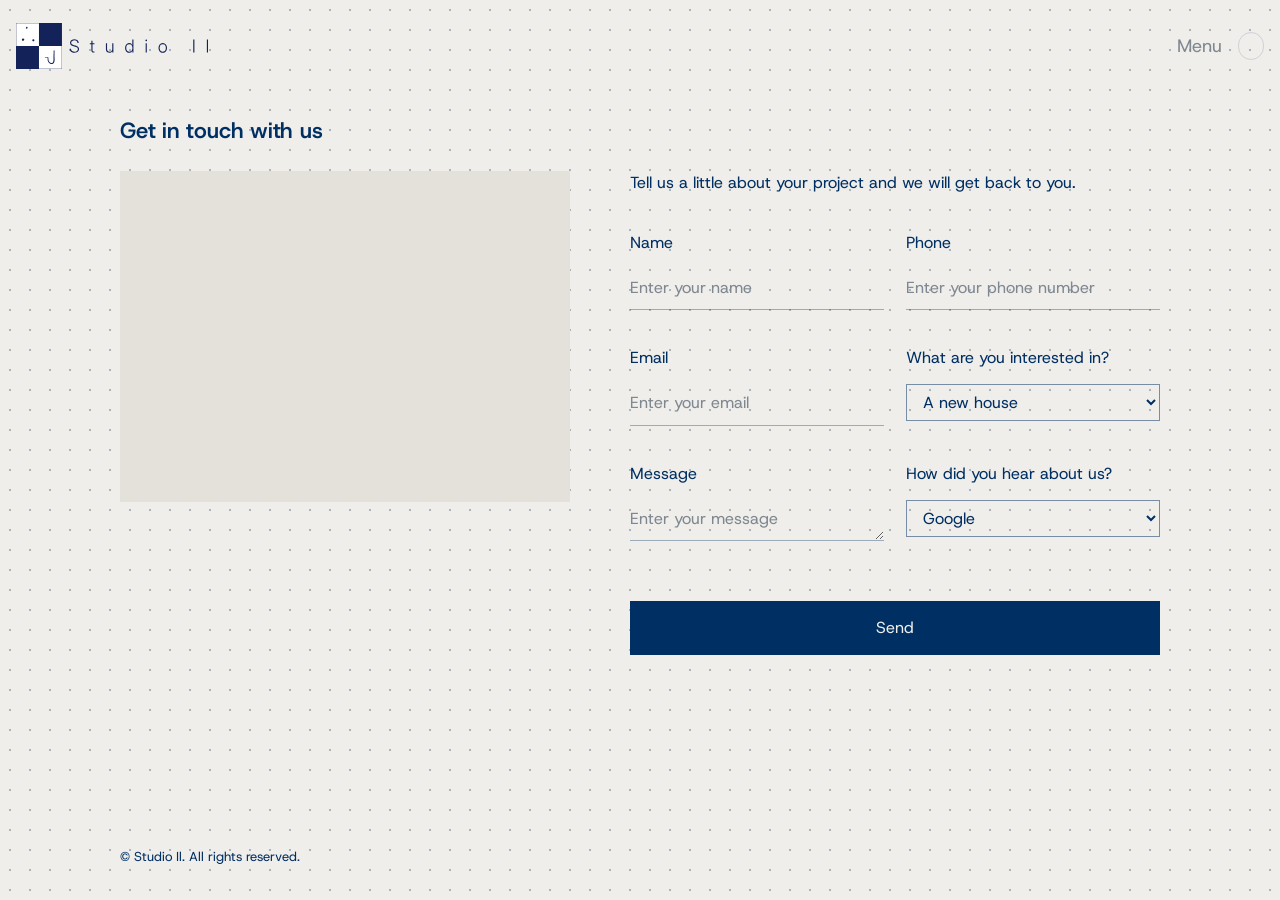
==== contact.html @ 083496a2 "Use the Studio Il tile logo (v3) in the header and as the site icon Co-Authored-By: Claude Opus 5.5 " ====
<!doctype html>
<html lang="en">
<head>
  <meta charset="UTF-8">
  <meta name="viewport" content="width=device-width, initial-scale=1">
  <link rel="icon" href="favicon.svg" type="image/svg+xml">
  <title>Contact | Studio Il</title>
  <meta name="description" content="Studio Il is an architecture and interior design practice in Erode, Tamil Nadu.">
  <meta property="og:type" content="website">
  <meta property="og:title" content="Contact | Studio Il">
  <meta property="og:description" content="Studio Il is an architecture and interior design practice in Erode, Tamil Nadu.">
  <meta property="og:image" content="projects/rrav/02.jpg">
  <meta name="twitter:card" content="summary_large_image">
  <meta name="theme-color" content="#002f63">
  <link rel="preconnect" href="https://fonts.googleapis.com">
  <link rel="preconnect" href="https://fonts.gstatic.com" crossorigin>
  <link href="https://fonts.googleapis.com/css2?family=Host+Grotesk:wght@300;400;600&display=swap" rel="stylesheet">
  <script>try{if(localStorage.getItem('il-lang')==='ta')document.documentElement.lang='ta'}catch(e){}</script>
  <link rel="stylesheet" href="styles.css?v=47">
</head>
<body>

  <div class="page">

    <!-- logo left, the word Menu right; the options drop out in its place -->
    <div class="bar">
      <a class="logo" href="index.html" aria-label="Studio Il, home"><img src="brand/logo-lockup.svg" alt="Studio Il" width="188" height="45"></a>
      <div class="drop-wrap">
        <button class="menu-word" aria-expanded="false" aria-controls="drop" aria-label="Menu"><span data-i18n>Menu</span><svg viewBox="0 0 24 24" aria-hidden="true"><line x1="18" y1="6" x2="6" y2="18"/><line x1="6" y1="6" x2="18" y2="18"/></svg></button>
        <nav class="drop" id="drop" aria-label="Primary"><a href="index.html" data-i18n>Home</a><a href="projects.html" data-i18n>Projects</a><a href="journal.html" data-i18n>Journal</a><a href="contact.html" aria-current="page" data-i18n>Contact</a></nav>
      </div>
      <button class="lang"></button>
    </div>

    <main class="sheet">
      <h1 class="title" id="c-title" data-i18n>Get in touch with us</h1>
      <div class="touch">
        <div class="touch-pic" id="contact-pic"></div>
        <form class="form" name="contact" method="POST">
            <p class="form-intro" id="c-intro" data-i18n>Tell us a little about your project and we will get back to you.</p>
            <p class="trap"><label>Company <input name="company" tabindex="-1" autocomplete="off"></label></p>
            <label class="field"><span data-i18n>Name</span><input name="name" type="text" required autocomplete="name" placeholder="Enter your name" data-i18n-ph></label>
            <label class="field"><span data-i18n>Phone</span><input name="phone" type="tel" autocomplete="tel" placeholder="Enter your phone number" data-i18n-ph></label>
            <label class="field"><span data-i18n>Email</span><input name="email" type="email" required autocomplete="email" placeholder="Enter your email" data-i18n-ph></label>
            <label class="field"><span data-i18n>What are you interested in?</span>
              <select name="interest">
                <option data-i18n>A new house</option>
                <option data-i18n>Interiors</option>
                <option data-i18n>An office or shop</option>
                <option data-i18n>Drawings and documentation</option>
                <option data-i18n>Jobs and internships</option>
              </select></label>
            <label class="field"><span data-i18n>Message</span><textarea name="message" rows="1" required placeholder="Enter your message" data-i18n-ph></textarea></label>
            <label class="field"><span data-i18n>How did you hear about us?</span>
              <select name="source">
                <option>Google</option>
                <option>Instagram</option>
                <option data-i18n>Friends or family</option>
                <option data-i18n>Other</option>
              </select></label>
            <button class="send" type="submit" data-i18n>Send</button>
            <p class="form-note" role="status" aria-live="polite"></p>
          </form>
      </div>
      <div class="details" id="details"></div>
    </main>

  </div>


  <footer class="foot">
    <p class="foot-rights">&copy; <span class="year"></span> <span class="foot-name" data-i18n>Studio Il</span>. <span class="foot-rights-text" data-i18n>All rights reserved.</span></p>
    <div class="foot-icons" id="foot-icons"></div>
  </footer>

  <script src="script.js?v=47" defer></script>
</body>
</html>
---- styles.css ----
/* ------------------------------------------------------------------
   STUDIO IL · styles
   Layout, sizes and breakpoints copy the Bayhauz reference page
   (768 / 1024 / 1280): no header bar, logo top-left with the menu under
   it, text | image | text, then one image per row, one-row footer.
   Colour stays Studio Il's: navy on fine dotted paper, one amber dot.
   ------------------------------------------------------------------ */

:root {
  --ink: #002f63;         /* reference: #010101 */
  --muted: #7f8791;       /* reference: #7f7f7f / #828282 */
  --paper: #efeeea;
  --amber: #e39a3b;
  --line: rgba(0, 47, 99, .14);
  --font: 'Host Grotesk', system-ui, -apple-system, 'Segoe UI', sans-serif;
  --ease: cubic-bezier(.2, .7, .2, 1);
}

*, *::before, *::after { box-sizing: border-box; }
html { -webkit-text-size-adjust: 100%; scroll-behavior: smooth; }
body {
  margin: 0;
  font: 400 13px/1.5 var(--font);
  color: var(--muted);
  background-color: var(--paper);
  /* small, crisp, light dots: a hard-edged half-pixel-ish point every 18px */
  background-image: radial-gradient(circle, rgba(0, 47, 99, .3) 0, rgba(0, 47, 99, .3) .9px, transparent 1px);
  background-size: 20px 20px;
  -webkit-font-smoothing: antialiased;
  overflow-x: hidden;
}
body.locked { overflow: hidden; }
img { display: block; max-width: 100%; }
a { color: inherit; text-decoration: none; }
button { font: inherit; color: inherit; background: none; border: 0; padding: 0; cursor: pointer; }
h1, h2, p, ul { margin: 0; padding: 0; }
ul { list-style: none; }
::selection { background: var(--ink); color: var(--paper); }
:focus-visible { outline: 2px solid var(--amber); outline-offset: 3px; }

.page { position: relative; width: 100%; max-width: 1600px; margin: 0 auto; }

/* ---------- Type (reference sizes) ---------- */
.title { font-size: 17px; font-weight: 600; line-height: 1.4; letter-spacing: -.01em; color: var(--ink); }
.credits { display: flex; flex-direction: column; gap: 2px; font-size: 10px; line-height: normal; color: var(--ink); }
.copy { display: flex; flex-direction: column; gap: 16px; }

/* ---------- Logo ---------- */
/* the tile logo with its "Studio Il" lettering beside it (brand/logo-lockup.svg) */
.logo { display: inline-flex; align-items: center; }
.logo img { display: block; width: auto; height: 40px; }

/* ---------- Every screen size: logo left, "Menu" right.
   Press it and the options take its place, on one clean sheet of paper;
   an amber dot marks the page you are on. ---------- */
.bar { position: fixed; left: 0; right: 0; top: 0; z-index: 50; display: flex; align-items: center; gap: 16px; padding: 12px 16px; pointer-events: none; }
/* the bar is see-through at the top of the page, so only its own controls take clicks */
.bar > * { pointer-events: auto; }
.drop-open .bar, .scrolled .bar { pointer-events: auto; }
.bar::before { content: ''; position: absolute; z-index: -1; left: 0; right: 0; top: 0; height: 0; background: var(--paper); border-bottom: 1px solid transparent; transition: height .35s var(--ease), border-color .35s; }
/* once the page has scrolled, the bar stays at the top on its own strip of paper */
.scrolled .bar::before { height: 100%; background: rgba(239, 238, 234, .92); backdrop-filter: blur(8px); -webkit-backdrop-filter: blur(8px); }
/* ...and shrinks to a slim line: smaller logo, smaller words, far less padding */
.bar, .bar .logo, .bar .logo img, .menu-word, .bar .lang { transition: padding .3s var(--ease), height .3s var(--ease), width .3s var(--ease), font-size .3s var(--ease), color .2s, background .25s, border-color .25s; }
.scrolled .bar { padding-top: 8px; padding-bottom: 8px; }
.scrolled .bar .logo { height: 30px; }
.scrolled .bar .logo img { height: 26px; }
.scrolled .menu-word { height: 30px; font-size: 14px; }
.scrolled .bar .lang { height: 24px; padding: 0 10px; font-size: 11px; }
.scrolled .drop a { font-size: 16px; }
.scrolled.drop-open .bar::before { background: var(--paper); backdrop-filter: none; -webkit-backdrop-filter: none; border-bottom-color: var(--line); }
.bar .logo { height: 60px; align-items: center; margin-right: auto; }
.drop-wrap { position: relative; }
.menu-word { display: flex; align-items: center; justify-content: flex-end; min-width: 28px; height: 34px; font-size: 18px; line-height: 1; color: var(--muted); transition: color .2s; }
.menu-word svg { display: none; width: 24px; height: 24px; fill: none; stroke: currentColor; stroke-width: 1.6; stroke-linecap: round; }
.menu-word:hover { color: var(--ink); }
.drop { position: absolute; top: calc(100% + 14px); right: 0; display: flex; flex-direction: column; align-items: flex-end; gap: 13px; visibility: hidden; }
.drop a { position: relative; font-size: 18px; line-height: 1; color: var(--muted); white-space: nowrap; opacity: 0; transform: translateY(-6px); transition: opacity .3s var(--ease), transform .3s var(--ease), color .2s; }
.drop a:hover, .drop a[aria-current] { color: var(--ink); }
.drop a[aria-current]::after { content: ''; position: absolute; left: calc(100% + 12px); top: 50%; width: 5px; height: 5px; margin-top: -2px; border-radius: 50%; background: var(--amber); }
.drop-open .bar::before { height: var(--drop-h, 300px); border-bottom-color: var(--line); }
/* open: the word becomes a cross */
.drop-open .menu-word { color: var(--ink); }
.drop-open .menu-word span { display: none; }
.drop-open .menu-word svg { display: block; }
.drop-open .drop { visibility: visible; }
.drop-open .drop a { opacity: 1; transform: none; }
.drop-open .drop a:nth-child(2) { transition-delay: .04s; }
.drop-open .drop a:nth-child(3) { transition-delay: .08s; }
.drop-open .drop a:nth-child(4) { transition-delay: .12s; }
.drop-open .drop a:nth-child(5) { transition-delay: .16s; }

.lang { height: 28px; padding: 0 12px; border: 1px solid var(--line); border-radius: 999px; font-size: 12px; color: var(--ink); transition: background .25s, color .25s, border-color .25s; }
.lang:hover { background: var(--ink); border-color: var(--ink); color: var(--paper); }

/* ---------- text | image | text ---------- */
.trio { display: flex; flex-direction: column; align-items: flex-start; gap: 24px; padding: 128px 16px 64px; }
.trio-col { display: flex; flex-direction: column; gap: 16px; width: 100%; }
.trio-pic { flex-shrink: 0; width: 100%; display: flex; justify-content: center; }
.trio-pic > div { position: relative; width: 100%; max-width: 300px; height: 450px; overflow: hidden; background: #e3e1da; }
.trio-pic img { width: 100%; height: 100%; object-fit: cover; }
.spaces { display: flex; flex-direction: column; }
.spaces a { width: fit-content; transition: color .2s; }
.spaces a:hover { color: var(--ink); }
.back { font-size: 10px; color: var(--muted); transition: color .2s; }
.back:hover { color: var(--ink); }

/* ---------- one image per row ---------- */
.shot { display: block; width: 100%; margin-bottom: 40px; padding: 20px 16px; }
.shot > div { display: flex; justify-content: center; width: 100%; overflow: hidden; }
.shot img { width: 100%; height: auto; max-height: 400px; object-fit: contain; }
.shot.plan img { background: #fff; }
button.shot { cursor: zoom-in; }
.space-name { display: none; }

/* phones: rooms as a two-column index, and each room's pictures grouped under its name */
@media (max-width: 767px) {
  .trio { padding-bottom: 32px; }
  .trio-pic > div { max-width: none; height: auto; aspect-ratio: 4 / 5; }
  .spaces { display: grid; grid-template-columns: 1fr 1fr; column-gap: 16px; }
  .spaces a { width: auto; padding: 10px 0; border-top: 1px solid var(--line); }
  .space { padding: 0 16px; margin-bottom: 48px; scroll-margin-top: 72px; }
  .space-name { display: block; padding-top: 12px; margin-bottom: 12px; border-top: 1px solid var(--line); }
  .space .shot { padding: 0; margin-bottom: 8px; }
  .space .shot img { max-height: 70svh; }
}

/* ---------- pages that are a title and a grid ---------- */
.sheet { padding: 128px 16px 64px; }
.sheet > .title { margin-bottom: 24px; }
/* projects page: three filter words, an intro, then tall pictures three across */
.w-intro { max-width: 52em; margin: 28px 0 40px; color: var(--ink); }
.works { display: grid; grid-template-columns: repeat(2, minmax(0, 1fr)); gap: 28px 12px; }
.work[hidden] { display: none; }
.work .pic { aspect-ratio: 1 / 1; overflow: hidden; background: #e3e1da; }
.work .pic img { width: 100%; height: 100%; object-fit: cover; transition: transform 1s var(--ease); }
.work:hover .pic img { transform: scale(1.02); }
.work .credits { margin-top: 10px; }
.people { display: grid; grid-template-columns: 1fr; gap: 28px 24px; }
.people .name { color: var(--ink); }
.people .credits { margin: 2px 0 8px; }
.next { display: block; padding: 0 16px 64px; }
.next .credits { color: var(--muted); margin-bottom: 4px; }
.next:hover .title { color: var(--muted); }

/* ---------- Journal: one large note, then a 2 x 2 grid.
   No type of its own: headings use .title, small lines use .credits and
   everything else is the landing page's body text. ---------- */
.j-kicker { margin-bottom: 16px; }
/* credit lines here hold a single line, so they flow as text rather than stacking */
.j-kicker.credits, .j-cat.credits, .j-date.credits { display: block; }
.j-title { max-width: 26em; }
.j-sub { margin-top: 16px; max-width: 34em; }
/* each division is its own section, one after another down the page */
.j-section { margin-top: 56px; scroll-margin-top: 110px; }
.j-head { display: flex; align-items: baseline; justify-content: space-between; gap: 16px; padding-bottom: 14px; border-bottom: 1px solid var(--line); }
.j-more { display: inline-block; margin-top: 24px; color: var(--ink); }
.j-more:hover { color: var(--muted); }
.j-kicker a:hover { color: var(--muted); }
.j-empty { margin-top: 40px; }
.j-feature { display: grid; grid-template-columns: 1fr; gap: 20px; margin-top: 28px; }
.j-feature .j-pic { aspect-ratio: 544 / 208; }
.j-pic { display: block; overflow: hidden; background: #e3e1da; }
.j-pic img { width: 100%; height: 100%; object-fit: cover; transition: transform 1s var(--ease); }
a.j-pic:hover img { transform: scale(1.03); }
.j-text { display: flex; flex-direction: column; gap: 12px; }
.j-text .title a:hover { color: var(--muted); }
.j-text p:not(.credits) { max-width: 30em; }
.j-meta { display: flex; align-items: center; justify-content: space-between; margin-top: auto; padding-top: 12px; }
.j-meta a { font-size: 18px; color: var(--ink); transition: transform .3s var(--ease); }
.j-meta a:hover { transform: translateX(4px); }
.j-grid { display: grid; grid-template-columns: 1fr; gap: 36px 40px; margin-top: 36px; padding-top: 36px; border-top: 1px solid var(--line); }
.j-card { display: grid; grid-template-columns: 1fr; gap: 16px; }
.j-card .j-pic { aspect-ratio: 148 / 110; }
.j-pages { display: flex; justify-content: space-between; margin-top: 48px; color: var(--ink); }
.j-pages a:hover { color: var(--muted); }
/* a single note */
.post-head { max-width: 46em; }
.post-head .j-title { margin-top: 12px; }
.post-pic { margin-top: 36px; aspect-ratio: 16 / 8; overflow: hidden; background: #e3e1da; }
.post-pic img { width: 100%; height: 100%; object-fit: cover; }
.post-body { max-width: 40em; margin-top: 36px; display: flex; flex-direction: column; gap: 16px; }
.post-back { display: inline-block; margin-top: 48px; color: var(--ink); }
.post-back:hover { color: var(--muted); }

/* ---------- Contact: picture | form ---------- */
.touch { display: grid; grid-template-columns: 1fr; gap: 28px; align-items: start; }
.touch-pic { aspect-ratio: 730 / 537; overflow: hidden; background: #e3e1da; }
.touch-pic img { width: 100%; height: 100%; object-fit: cover; }
.form { display: grid; grid-template-columns: 1fr; gap: 28px 16px; color: var(--ink); }
.form-intro { grid-column: 1 / -1; }
.field { display: flex; flex-direction: column; gap: 14px; }
.field input, .field textarea, .field select { width: 100%; font-family: var(--font); font-weight: 400; font-size: inherit; line-height: 1.4; color: var(--ink); background: transparent; border: 0; border-bottom: 1px solid rgba(0, 47, 99, .35); border-radius: 0; padding: 8px 0 10px; outline: none; transition: border-color .2s; }
.field textarea { resize: vertical; min-height: 38px; }
.field select { border: 1px solid rgba(0, 47, 99, .5); padding: 6px 12px; cursor: pointer; }
.field input::placeholder, .field textarea::placeholder { color: var(--muted); opacity: 1; }
.field input:focus, .field textarea:focus, .field select:focus { border-color: var(--ink); }
.send { grid-column: 1 / -1; margin-top: 24px; height: 54px; background: var(--ink); color: var(--paper); transition: opacity .2s; }
.send:hover { opacity: .88; }
.send[disabled] { opacity: .5; cursor: default; }
.form-note { grid-column: 1 / -1; min-height: 1.5em; color: var(--ink); margin-top: -12px; }
.trap { position: absolute; left: -9999px; }
.details { display: grid; grid-template-columns: 1fr; gap: 24px; margin-top: 64px; }
.details .credits { margin-bottom: 6px; }
.details a, .details p { display: block; width: fit-content; }
.details a { color: var(--ink); transition: color .2s; }
.details a:hover { color: var(--muted); }

/* ---------- Footer: rights on the left, contact icons on the right ---------- */
.foot { display: flex; align-items: center; justify-content: space-between; gap: 16px; padding: 28px 16px 32px; font-size: 13px; color: var(--ink); }
.foot-icons { display: flex; align-items: center; gap: 18px; }
.foot-icons a { display: grid; place-items: center; width: 22px; height: 22px; color: var(--ink); transition: color .2s, transform .3s var(--ease); }
.foot-icons a:hover { color: var(--amber); transform: translateY(-2px); }
.foot-icons svg { width: 20px; height: 20px; fill: none; stroke: currentColor; stroke-width: 1.5; stroke-linecap: round; stroke-linejoin: round; }

/* ---------- Home: one screen; info on the left, slideshow on the right ---------- */
.home { display: flex; flex-direction: column; gap: 32px; padding: 124px 16px 0; }
.home-info { display: flex; flex-direction: column; gap: 16px; }
.slides { display: flex; flex-direction: column; gap: 14px; min-width: 0; }
.slides-view { position: relative; overflow: hidden; aspect-ratio: 4 / 3; background: #e3e1da; touch-action: pan-y; }
.slides-track { display: flex; height: 100%; transition: transform .7s cubic-bezier(.65, 0, .25, 1); will-change: transform; }
.slide { flex: 0 0 100%; height: 100%; display: block; }
.slide img { width: 100%; height: 100%; object-fit: cover; }
.slide-arrow { position: absolute; top: 50%; width: 30px; height: 30px; margin-top: -15px; display: grid; place-items: center; border-radius: 50%; background: rgba(239, 238, 234, .82); color: var(--ink); opacity: .85; transition: opacity .2s, background .2s; }
.slide-arrow:hover { opacity: 1; background: var(--paper); }
.slide-arrow.go-prev { left: 12px; } .slide-arrow.go-next { right: 12px; }
.slide-arrow svg { width: 14px; height: 14px; fill: none; stroke: currentColor; stroke-width: 1.6; stroke-linecap: round; stroke-linejoin: round; }
.slides-foot { display: flex; align-items: center; justify-content: space-between; gap: 16px; min-height: 18px; }
.slide-cap { color: var(--muted); }
.slide-dots { display: flex; align-items: center; gap: 4px; }
.slide-dots button { width: 18px; height: 18px; display: grid; place-items: center; }
.slide-dots button::before { content: ''; width: 6px; height: 6px; border-radius: 50%; border: 1px solid var(--ink); transition: background .3s, transform .3s; }
.slide-dots button[aria-current="true"]::before { background: var(--ink); transform: scale(1.15); }

/* ---------- Cursor: a small navy dot inside a fine ring that trails it ---------- */
.has-cursor, .has-cursor * { cursor: none !important; }
.has-cursor input, .has-cursor textarea, .has-cursor select { cursor: auto !important; }
.cursor-dot, .cursor-ring { position: fixed; left: 0; top: 0; z-index: 200; pointer-events: none; border-radius: 50%; opacity: 0; transition: opacity .2s; }
.cursor-dot { width: 5px; height: 5px; margin: -2.5px 0 0 -2.5px; background: var(--ink); }
.cursor-ring { width: 30px; height: 30px; margin: -15px 0 0 -15px; border: 1px solid var(--ink); transition: opacity .2s, width .25s var(--ease), height .25s var(--ease), margin .25s var(--ease), border-color .25s; }
.cursor-on .cursor-dot, .cursor-on .cursor-ring { opacity: 1; }
.cursor-link .cursor-ring { width: 44px; height: 44px; margin: -22px 0 0 -22px; border-color: var(--amber); }
.cursor-text .cursor-dot, .cursor-text .cursor-ring { opacity: 0; }

/* ---------- Lightbox ---------- */
.lightbox { position: fixed; inset: 0; z-index: 120; background: rgba(0, 24, 52, .97); display: grid; place-items: center; opacity: 0; visibility: hidden; transition: opacity .3s, visibility .3s; }
.lightbox.open { opacity: 1; visibility: visible; }
.lightbox img { max-width: 88vw; max-height: 82vh; }
.lightbox button { position: absolute; color: var(--paper); font-size: 16px; padding: 16px; }
.lb-close { top: 8px; right: 16px; }
.lb-prev, .lb-next { bottom: 56px; font-size: 20px !important; }
.lb-prev { left: 8px; } .lb-next { right: 8px; }
.lb-cap { position: absolute; bottom: 24px; left: 0; right: 0; text-align: center; font-size: 11px; color: rgba(239, 238, 234, .7); }

/* ---------- Tamil ---------- */
:lang(ta) body { font-family: 'Noto Sans Tamil', var(--font); line-height: 1.65; }
:lang(ta) .title { letter-spacing: 0; }
:lang(ta) .credits { font-size: 12px; }
:lang(ta) .logo, :lang(ta) .lang { font-family: var(--font); }

/* ---------- sm 640 ---------- */
@media (min-width: 640px) {
  .shot img { max-height: 500px; }
  .people { grid-template-columns: repeat(2, minmax(0, 1fr)); }
}

/* ---------- md 768 ---------- */
@media (min-width: 768px) {
  .j-feature { grid-template-columns: minmax(0, 544fr) minmax(0, 200fr); gap: 28px; }
  .j-feature .j-text { padding-top: 6px; }
  .j-grid { grid-template-columns: repeat(2, minmax(0, 1fr)); }
  .j-card { grid-template-columns: minmax(0, 148fr) minmax(0, 166fr); gap: 24px; }
  .foot { padding: 28px 80px 32px; }
  .home { padding: 144px 80px 0; }
  body { font-size: 14px; }
  .title { font-size: 18px; }
  .credits { font-size: 11px; }
  .copy, .trio-col { gap: 20px; }
  .bar .logo { height: 64px; }
  .bar .logo img { height: 46px; }
  .trio { gap: 32px; padding: 144px 80px 80px; }
  .trio-pic > div { max-width: 470px; }
  .shot { margin-bottom: 80px; padding: 40px 80px; }
  .shot img { max-height: 600px; }
  .sheet { padding: 144px 80px 80px; }
  .next { padding: 0 80px 80px; }
  .works { grid-template-columns: repeat(3, minmax(0, 1fr)); gap: 40px 24px; }
  .form { grid-template-columns: 1fr 1fr; gap: 36px 22px; }
  .details { grid-template-columns: repeat(2, minmax(0, 1fr)); }
  .lb-prev, .lb-next { bottom: auto; top: 50%; transform: translateY(-50%); }
}

/* ---------- lg 1024: the desktop layout ---------- */
@media (min-width: 1024px) {
  .works { grid-template-columns: repeat(4, minmax(0, 1fr)); gap: 48px 32px; }
  .foot { padding: 0 128px 28px; }
  /* home fits the screen: no scrolling, the slideshow takes what is left */
  .home-page { height: 100vh; height: 100svh; overflow: hidden; display: flex; flex-direction: column; }
  .home-page .page { flex: 1; min-height: 0; display: flex; flex-direction: column; }
  .home { flex: 1; min-height: 0; flex-direction: row; align-items: stretch; gap: 48px; padding: 136px 128px 20px; }
  .home-info { flex: 0 0 300px; justify-content: flex-start; padding-top: 4px; }
  .slides { flex: 1; min-height: 0; }
  .slides-view { flex: 1; min-height: 0; aspect-ratio: auto; }
  .slide-arrow { width: 32px; height: 32px; margin-top: -16px; }
  .slide-arrow.go-prev { left: 18px; } .slide-arrow.go-next { right: 18px; }
  body { font-size: 15px; }
  .title { font-size: 20px; }
  .bar { padding: 14px 16px; }
  .trio { flex-direction: row; padding: 100px 128px 80px; }
  .trio-col { flex: 1 1 0; min-width: 0; width: auto; }
  .trio-pic { width: auto; justify-content: flex-start; }
  /* reference: a fixed 750 x 700 picture; it scales down on narrower desktops instead of overflowing */
  .trio-pic > div { width: min(750px, 52vw); max-width: none; height: auto; aspect-ratio: 750 / 700; }
  .shot { margin-bottom: 120px; padding: 40px 96px; }
  .shot img { max-height: 800px; }
  .sheet { padding: 100px 128px 80px; }
  .next { padding: 0 128px 80px; }
  .people { grid-template-columns: repeat(3, minmax(0, 1fr)); gap: 40px 32px; }
  .touch { grid-template-columns: minmax(0, 730fr) minmax(0, 860fr); gap: 60px; }
  .details { grid-template-columns: repeat(4, minmax(0, 1fr)); }
}

/* ---------- xl 1280 ---------- */
@media (min-width: 1280px) {
  .foot { padding: 0 120px 28px; }
  .home { padding: 136px 120px 20px; gap: 64px; }
  .home-info { flex-basis: 320px; }
  body { font-size: 16px; }
  .title { font-size: 22px; }
  .trio { gap: 48px; padding: 120px 120px 80px; }
  .shot { padding: 40px 100px; }
  .sheet { padding: 120px 120px 80px; }
  .next { padding: 0 120px 80px; }
}

@media (prefers-reduced-motion: reduce) {
  html { scroll-behavior: auto; }
  *, *::before, *::after { transition-duration: .01ms !important; }
}

/* ---------- content starts just below the (now slimmer) top bar ---------- */
.home, .trio, .sheet { padding-top: 104px; }
@media (min-width: 768px) { .home, .trio, .sheet { padding-top: 116px; } }
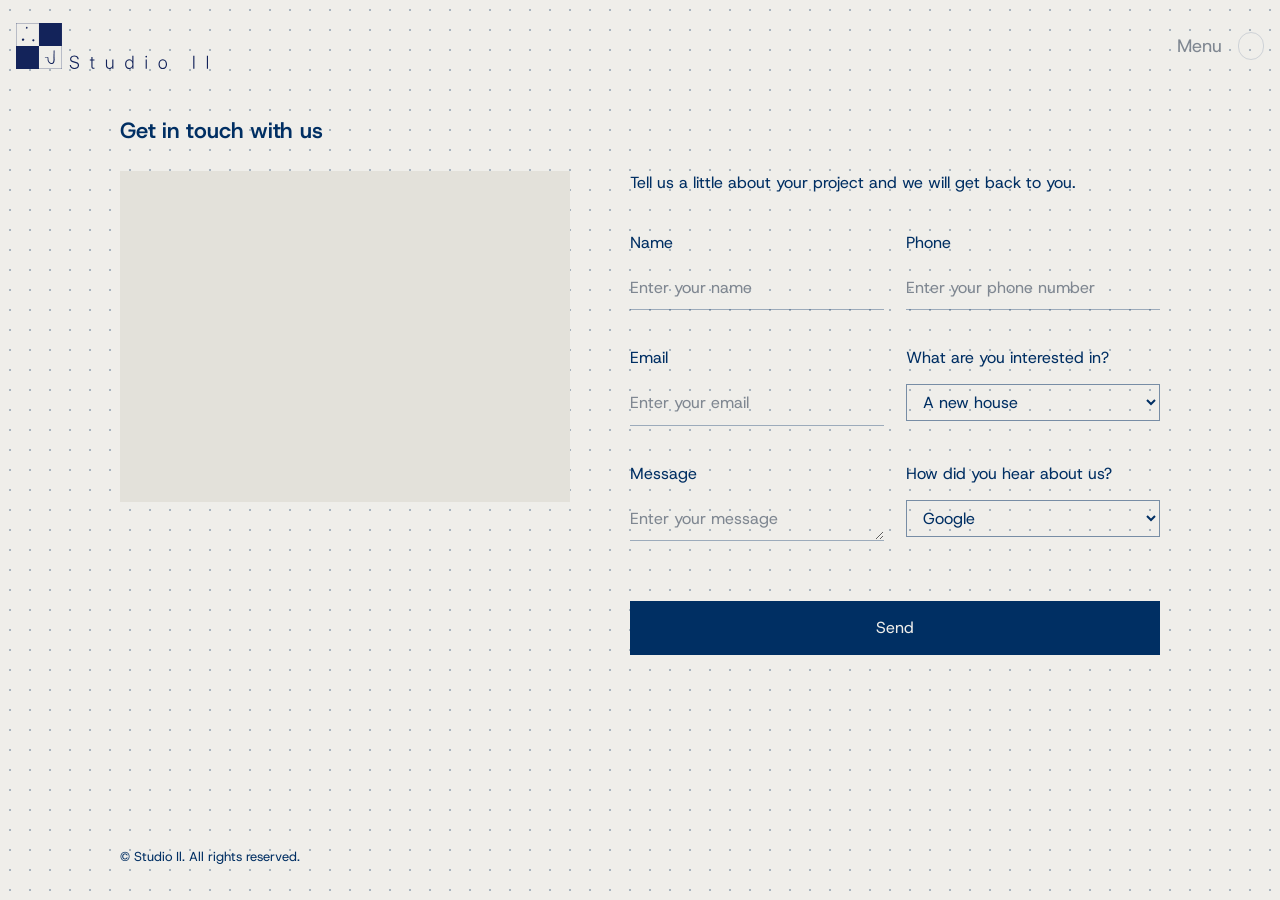
==== commit b763f3f2: "Logo: cream squares, wordmark on the tile's bottom line Co-Authored-By: Claude Opus 5.5 <noreply@ant" ====
--- a/contact.html
+++ b/contact.html
@@ -24,7 +24,7 @@
 
     <!-- logo left, the word Menu right; the options drop out in its place -->
     <div class="bar">
-      <a class="logo" href="index.html" aria-label="Studio Il, home"><img src="brand/logo-lockup.svg" alt="Studio Il" width="188" height="45"></a>
+      <a class="logo" href="index.html" aria-label="Studio Il, home"><img src="brand/logo-lockup.svg?v=2" alt="Studio Il" width="188" height="45"></a>
       <div class="drop-wrap">
         <button class="menu-word" aria-expanded="false" aria-controls="drop" aria-label="Menu"><span data-i18n>Menu</span><svg viewBox="0 0 24 24" aria-hidden="true"><line x1="18" y1="6" x2="6" y2="18"/><line x1="6" y1="6" x2="18" y2="18"/></svg></button>
         <nav class="drop" id="drop" aria-label="Primary"><a href="index.html" data-i18n>Home</a><a href="projects.html" data-i18n>Projects</a><a href="journal.html" data-i18n>Journal</a><a href="contact.html" aria-current="page" data-i18n>Contact</a></nav>
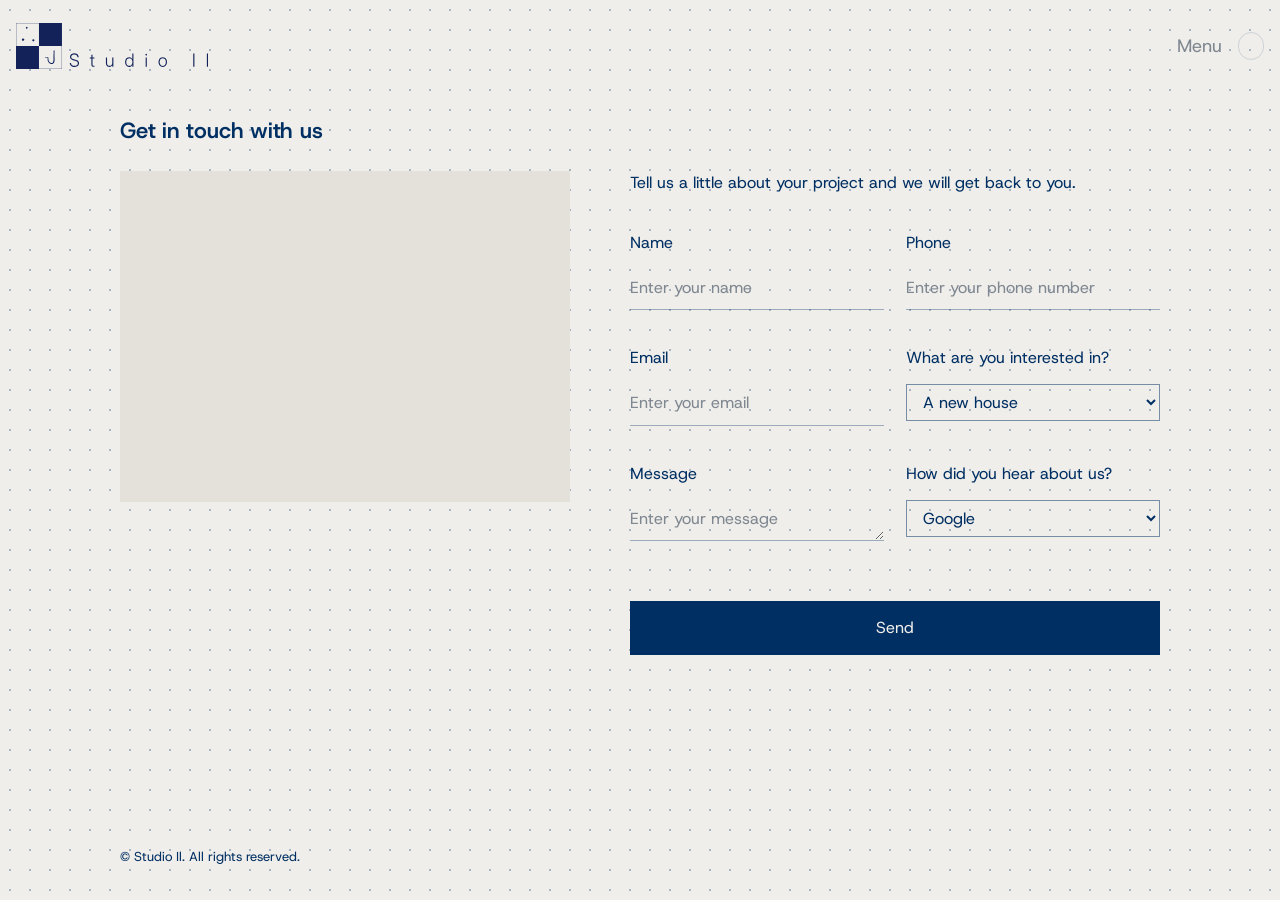
==== commit 8518abf5: "Logo: raise wordmark slightly Co-Authored-By: Claude Opus 5.5 <noreply@anthropic.com>" ====
--- a/contact.html
+++ b/contact.html
@@ -24,7 +24,7 @@
 
     <!-- logo left, the word Menu right; the options drop out in its place -->
     <div class="bar">
-      <a class="logo" href="index.html" aria-label="Studio Il, home"><img src="brand/logo-lockup.svg?v=2" alt="Studio Il" width="188" height="45"></a>
+      <a class="logo" href="index.html" aria-label="Studio Il, home"><img src="brand/logo-lockup.svg?v=3" alt="Studio Il" width="188" height="45"></a>
       <div class="drop-wrap">
         <button class="menu-word" aria-expanded="false" aria-controls="drop" aria-label="Menu"><span data-i18n>Menu</span><svg viewBox="0 0 24 24" aria-hidden="true"><line x1="18" y1="6" x2="6" y2="18"/><line x1="6" y1="6" x2="18" y2="18"/></svg></button>
         <nav class="drop" id="drop" aria-label="Primary"><a href="index.html" data-i18n>Home</a><a href="projects.html" data-i18n>Projects</a><a href="journal.html" data-i18n>Journal</a><a href="contact.html" aria-current="page" data-i18n>Contact</a></nav>
